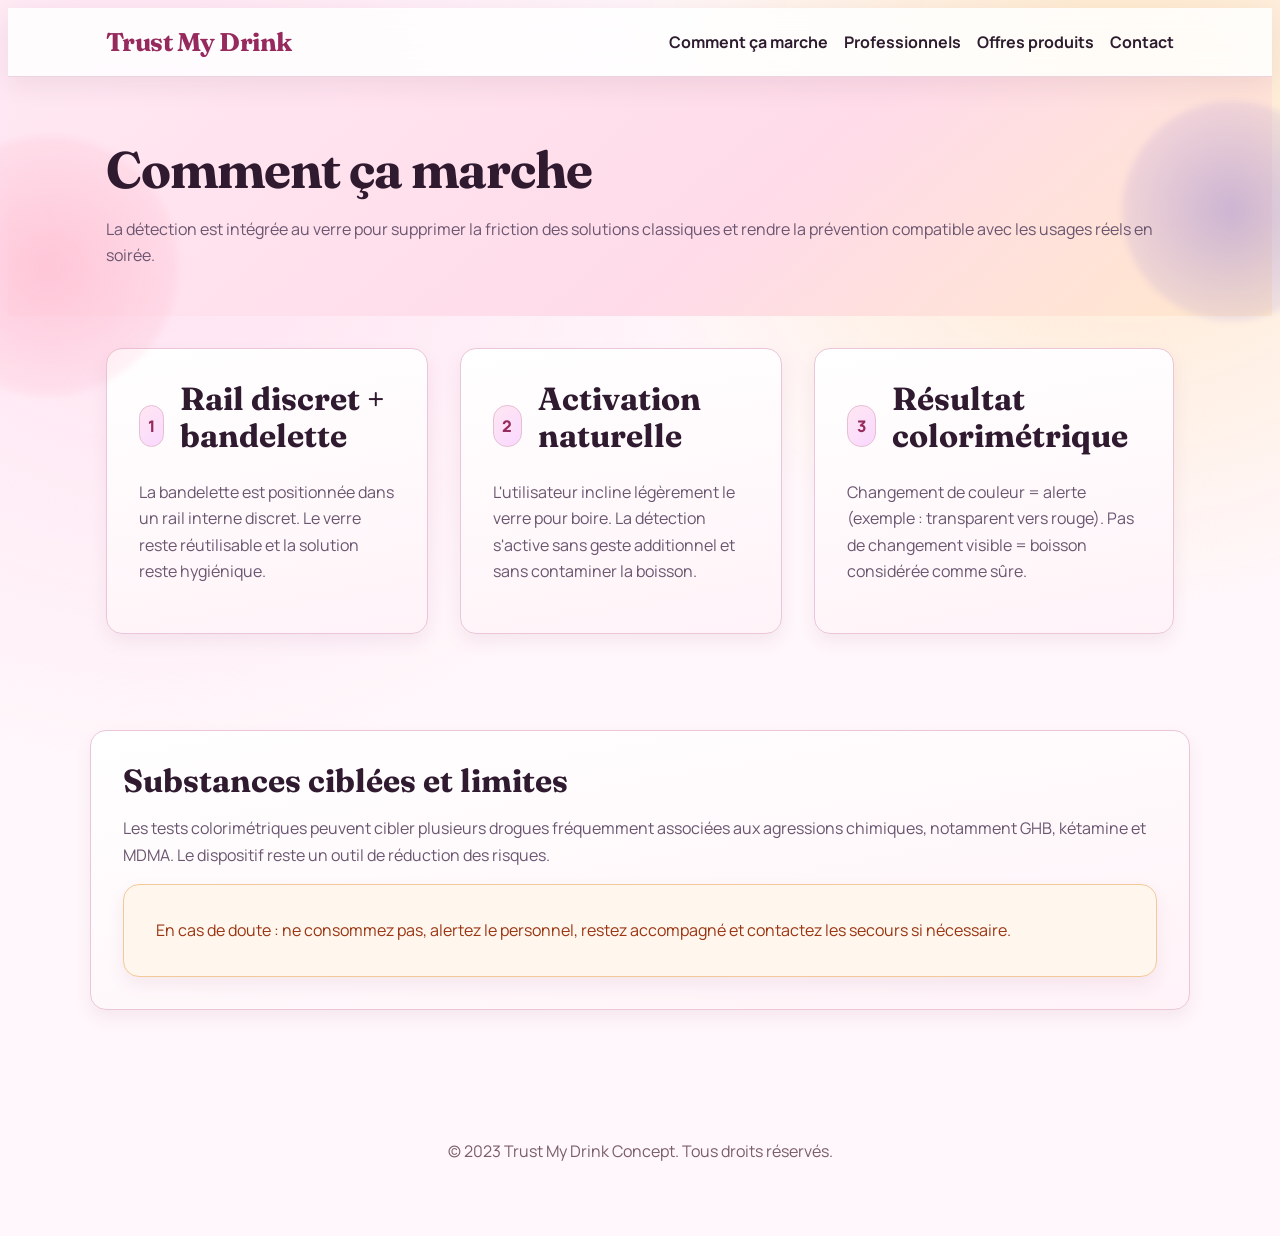
==== comment-ca-marche.html @ 79129952 "Initial commit - Trust My Drink website" ====
<!DOCTYPE html>
<html lang="fr">
<head>
    <meta charset="UTF-8">
    <meta name="viewport" content="width=device-width, initial-scale=1.0">
    <title>Trust My Drink - Comment ça marche</title>
    <meta name="description" content="Bandelette intégrée, activation par inclinaison, lecture colorimétrique : le fonctionnement de Trust My Drink.">
    <link rel="stylesheet" href="css/styles.css">
</head>
<body class="page-professionnels">
    <nav class="navbar">
        <div class="container nav-content">
            <a href="site.html" class="brand">Trust My Drink</a>
            <div class="nav-links">
                <a href="comment-ca-marche.html" class="nav-link">Comment ça marche</a>
                <a href="professionnels.html" class="nav-link">Professionnels</a>
                <a href="packs.html" class="nav-link">Offres produits</a>
                <a href="site.html#contact" class="nav-link">Contact</a>
            </div>
        </div>
    </nav>
<header class="hero">
        <div class="container">
            <h1>Comment ça marche</h1>
            <p>
                La détection est intégrée au verre pour supprimer la friction des solutions classiques
                et rendre la prévention compatible avec les usages réels en soirée.
            </p>
        </div>
    </header>

    <section class="section">
        <div class="container steps">
            <div class="card">
                <div class="step-title">
                    <span class="step-badge">1</span>
                    <h2>Rail discret + bandelette</h2>
                </div>
                <p>
                    La bandelette est positionnée dans un rail interne discret.
                    Le verre reste réutilisable et la solution reste hygiénique.
                </p>
            </div>
            <div class="card">
                <div class="step-title">
                    <span class="step-badge">2</span>
                    <h2>Activation naturelle</h2>
                </div>
                <p>
                    L'utilisateur incline légèrement le verre pour boire.
                    La détection s'active sans geste additionnel et sans contaminer la boisson.
                </p>
            </div>
            <div class="card">
                <div class="step-title">
                    <span class="step-badge">3</span>
                    <h2>Résultat colorimétrique</h2>
                </div>
                <p>
                    Changement de couleur = alerte (exemple : transparent vers rouge).
                    Pas de changement visible = boisson considérée comme sûre.
                </p>
            </div>
        </div>
    </section>

    <section class="section">
        <div class="container card">
            <h2>Substances ciblées et limites</h2>
            <p>
                Les tests colorimétriques peuvent cibler plusieurs drogues fréquemment associées aux agressions chimiques,
                notamment GHB, kétamine et MDMA. Le dispositif reste un outil de réduction des risques.
            </p>
            <div class="note">
                En cas de doute : ne consommez pas, alertez le personnel, restez accompagné et contactez les secours si nécessaire.
            </div>
        </div>
    </section>

    <footer>
        © 2023 Trust My Drink Concept. Tous droits réservés.
    </footer>
</body>
</html>
---- css/styles.css ----
/* Extracted from HTML inline <style> blocks. Keep behavior and rendering identical. */

        @import url("https://fonts.googleapis.com/css2?family=Manrope:wght@400;500;600;700;800&family=Fraunces:opsz,wght@9..144,600;9..144,700&display=swap");

        /* --- DESIGN TOKENS: palette rose + couleurs de profondeur --- */
        :root{
            --color-primary: #bf3b78;
            --color-primary-strong: #962a5d;
            --color-primary-soft: #f8c2da;
            --color-secondary: #6f5bd1;
            --color-accent: #ff8fab;
            --color-highlight: #f6d87a;
            --color-ink: #2e1d2e;
            --color-ink-muted: #6a5670;
            --color-text: #2e1d2e;
            --color-text-light: #6a5670;
            --color-bg: #fff7fb;
            --color-surface: #ffffff;
            --color-surface-tinted: #fff0f6;
            --color-border: #eac6d8;
            --color-warning-bg: #fff7ed;
            --color-warning-text: #9a3412;

            --font-body: "Manrope", "Segoe UI", "Helvetica Neue", Arial, sans-serif;
            --font-display: "Fraunces", "Times New Roman", serif;

            --spacing-xs: 0.5rem;
            --spacing-sm: 1rem;
            --spacing-md: 2rem;
            --spacing-lg: 4rem;

            --radius-sm: 0.6rem;
            --radius-md: 1rem;
            --radius-lg: 1.8rem;

            --shadow-sm: 0 8px 18px rgba(122, 52, 90, 0.08);
            --shadow-md: 0 16px 30px rgba(122, 52, 90, 0.14);
            --shadow-lg: 0 24px 50px rgba(122, 52, 90, 0.2);
        }

        body.page-site *, body.page-site *::before, body.page-site *::after{
            box-sizing: border-box;
            margin: 0;
            padding: 0;
        }

        html{
            scroll-behavior: smooth;
            font-size: 100%;
        }

        body.page-site{
            font-family: var(--font-body);
            background:
                radial-gradient(circle at 12% 15%, #ffe1f0 0%, transparent 38%),
                radial-gradient(circle at 88% 8%, #ffe8c9 0%, transparent 32%),
                var(--color-bg);
            color: var(--color-ink);
            line-height: 1.65;
            overflow-x: hidden;
        }

        /* Accessibilite: focus visible sur tous les elements interactifs */
        body.page-site :focus-visible{
            outline: 3px solid var(--color-highlight);
            outline-offset: 2px;
        }

        /* --- UTILITIES --- */
        body.page-site .container{
            width: 100%;
            max-width: 1200px;
            margin: 0 auto;
            padding: 0 var(--spacing-sm);
        }

        body.page-site .btn{
            display: inline-flex;
            align-items: center;
            justify-content: center;
            gap: 0.5rem;
            padding: 0.8rem 1.45rem;
            border-radius: 9999px;
            font-weight: 700;
            letter-spacing: 0.01em;
            text-decoration: none;
            transition: transform 0.2s ease, box-shadow 0.2s ease, background-color 0.2s ease, color 0.2s ease;
            cursor: pointer;
            border: 1px solid transparent;
            font-size: 1rem;
        }

        body.page-site .btn-primary{
            background: linear-gradient(135deg, var(--color-primary), var(--color-accent));
            color: #ffffff;
            box-shadow: 0 12px 25px rgba(191, 59, 120, 0.28);
        }

        body.page-site .btn-primary:hover, body.page-site .btn-primary:focus{
            background: linear-gradient(135deg, var(--color-primary-strong), var(--color-primary));
            transform: translateY(-2px);
            box-shadow: 0 16px 30px rgba(150, 42, 93, 0.32);
        }

        body.page-site .btn-secondary{
            background-color: #ffffff;
            color: var(--color-primary-strong);
            border-color: #d89ab9;
        }

        body.page-site .btn-secondary:hover, body.page-site .btn-secondary:focus{
            background-color: var(--color-surface-tinted);
            transform: translateY(-2px);
            box-shadow: var(--shadow-sm);
        }

        body.page-site .badge{
            display: inline-block;
            padding: 0.35rem 0.9rem;
            background-color: #422457;
            color: #ffe7b0;
            font-size: 0.72rem;
            font-weight: 800;
            border-radius: 9999px;
            text-transform: uppercase;
            letter-spacing: 0.08em;
            margin-bottom: var(--spacing-sm);
        }

        /* Typographie: duo display/body pour plus de personnalite */
        body.page-site h1, body.page-site h2, body.page-site h3{
            font-family: var(--font-display);
            line-height: 1.15;
            margin-bottom: var(--spacing-sm);
            color: #2f1a2f;
        }

        body.page-site h1{ font-size: clamp(2.2rem, 4vw, 3.7rem); font-weight: 700; letter-spacing: -0.02em; }
        body.page-site h2{ font-size: clamp(1.75rem, 3vw, 2.5rem); font-weight: 700; text-align: center; margin-bottom: var(--spacing-md); }
        body.page-site h3{ font-size: clamp(1.2rem, 2vw, 1.45rem); font-weight: 600; }

        body.page-site p{
            margin-bottom: var(--spacing-sm);
            color: var(--color-ink-muted);
            font-size: 1.03rem;
        }

        body.page-site section{
            padding: var(--spacing-lg) 0;
        }

        /* --- NAVIGATION --- */
        body.page-site .navbar{
            position: fixed;
            top: 0;
            left: 0;
            width: 100%;
            background: rgba(255, 255, 255, 0.86);
            backdrop-filter: blur(14px) saturate(120%);
            border-bottom: 1px solid #efd2e0;
            z-index: 1000;
            padding: 0.8rem 0;
            box-shadow: 0 8px 26px rgba(60, 34, 54, 0.08);
        }

        body.page-site .nav-content{
            display: flex;
            justify-content: space-between;
            align-items: center;
        }

        body.page-site .nav-links{
            display: flex;
            align-items: center;
            gap: var(--spacing-sm);
        }

        body.page-site .nav-link{
            color: var(--color-ink);
            text-decoration: none;
            font-weight: 700;
            transition: color 0.2s ease;
        }

        body.page-site .nav-link:hover, body.page-site .nav-link:focus{
            color: var(--color-primary-strong);
        }

        body.page-site .brand{
            font-family: var(--font-display);
            font-size: 1.6rem;
            font-weight: 700;
            color: var(--color-primary-strong);
            text-decoration: none;
            letter-spacing: -0.02em;
        }

        /* --- HERO SECTION --- */
        body.page-site .hero{
            position: relative;
            isolation: isolate;
            padding-top: calc(var(--spacing-lg) + 80px);
            background: linear-gradient(140deg, #ffe8f2 0%, #ffdbe9 58%, #ffe8cc 100%);
            min-height: 90vh;
            display: flex;
            align-items: center;
        }

        /* Elements decoratifs pour enrichir le visuel sans toucher au HTML */
        body.page-site .hero::before, body.page-site .hero::after{
            content: "";
            position: absolute;
            z-index: -1;
            border-radius: 9999px;
            filter: blur(3px);
        }

        body.page-site .hero::before{
            width: 260px;
            height: 260px;
            right: -70px;
            top: 10%;
            background: radial-gradient(circle, rgba(111, 91, 209, 0.35), rgba(111, 91, 209, 0));
        }

        body.page-site .hero::after{
            width: 320px;
            height: 320px;
            left: -100px;
            bottom: -90px;
            background: radial-gradient(circle, rgba(255, 143, 171, 0.35), rgba(255, 143, 171, 0));
        }

        body.page-site .hero-grid{
            display: grid;
            grid-template-columns: 1fr;
            gap: var(--spacing-md);
            align-items: center;
        }

        body.page-site .hero-text{
            max-width: 620px;
        }

        body.page-site .hero-actions{
            display: flex;
            flex-wrap: wrap;
            gap: var(--spacing-sm);
            margin-top: var(--spacing-md);
        }

        body.page-site .disclaimer-small{
            font-size: 0.84rem;
            color: #5c4965;
            margin-top: var(--spacing-xs);
            display: block;
        }

        body.page-site .hero-visual{
            display: flex;
            justify-content: center;
            align-items: center;
            position: relative;
        }

        body.page-site .hero-image{
            width: 100%;
            max-width: 430px;
            height: auto;
            border-radius: var(--radius-lg);
            box-shadow: var(--shadow-lg);
            border: 2px solid #f4bfd6;
            transform: rotate(-1.5deg);
            transition: transform 0.3s ease, box-shadow 0.3s ease;
        }

        body.page-site .hero-image:hover{
            transform: rotate(0deg) translateY(-4px);
            box-shadow: 0 30px 55px rgba(122, 52, 90, 0.24);
        }

        /* --- HOW IT WORKS --- */
        body.page-site .steps-grid{
            display: grid;
            grid-template-columns: 1fr;
            gap: var(--spacing-md);
        }

        /* Cartes: coin arrondi marque + bordure rose douce */
        body.page-site .step-card{
            background: linear-gradient(170deg, #ffffff, #fff3f8);
            padding: var(--spacing-md);
            border-radius: var(--radius-md);
            box-shadow: var(--shadow-sm);
            text-align: center;
            transition: transform 0.25s ease, box-shadow 0.25s ease;
            border: 1px solid var(--color-border);
        }

        body.page-site .step-card:hover{
            transform: translateY(-6px) scale(1.01);
            box-shadow: var(--shadow-md);
        }

        body.page-site .step-icon{
            width: 64px;
            height: 64px;
            background: linear-gradient(135deg, #ffe7f2, #f9d8ff);
            color: var(--color-primary-strong);
            border-radius: 20px;
            display: flex;
            align-items: center;
            justify-content: center;
            margin: 0 auto var(--spacing-sm);
            font-weight: 800;
            font-size: 1.4rem;
            border: 1px solid #e7bfd2;
        }

        /* --- BENEFITS --- */
        body.page-site .benefits-grid{
            display: grid;
            grid-template-columns: 1fr;
            gap: var(--spacing-md);
        }

        body.page-site .benefit-item{
            display: flex;
            align-items: flex-start;
            gap: var(--spacing-sm);
            padding: 1rem;
            border-radius: var(--radius-sm);
            transition: background-color 0.2s ease;
        }

        body.page-site .benefit-item:hover{
            background-color: #fff4f9;
        }

        body.page-site .check-icon{
            color: var(--color-secondary);
            flex-shrink: 0;
            margin-top: 4px;
        }

        /* --- AUDIENCE --- */
        body.page-site .audience-section{
            background: linear-gradient(180deg, #fffefe 0%, #fff5fa 100%);
        }

        body.page-site .audience-grid{
            display: grid;
            grid-template-columns: 1fr;
            gap: var(--spacing-lg);
        }

        body.page-site .audience-col{
            background: #ffffff;
            border: 1px solid #edd5e1;
            border-radius: var(--radius-md);
            padding: 1.4rem;
            box-shadow: var(--shadow-sm);
        }

        body.page-site .audience-col ul{
            list-style: none;
            padding-left: var(--spacing-sm);
        }

        body.page-site .audience-col li{
            position: relative;
            margin-bottom: var(--spacing-xs);
            padding-left: 1.5rem;
            color: var(--color-ink);
        }

        body.page-site .audience-col li::before{
            content: "\2022";
            color: var(--color-primary);
            font-weight: bold;
            position: absolute;
            left: 0;
            font-size: 1.2rem;
            line-height: 1.5rem;
        }

        /* --- SAFETY CALLOUT --- */
        body.page-site .safety-section{
            background-color: var(--color-warning-bg);
            border-top: 1px solid #f5d1a7;
            border-bottom: 1px solid #f5d1a7;
        }

        body.page-site .safety-content{
            max-width: 840px;
            margin: 0 auto;
            text-align: center;
        }

        body.page-site .safety-content h2{
            color: var(--color-warning-text);
        }

        body.page-site .safety-list{
            text-align: left;
            background: #ffffff;
            padding: var(--spacing-md);
            border-radius: var(--radius-md);
            margin-top: var(--spacing-md);
            border: 1px solid #f4c99a;
            box-shadow: var(--shadow-sm);
        }

        /* --- FORMS (styles generiques pour pages formulaire) --- */
        body.page-site input, body.page-site textarea, body.page-site select{
            width: 100%;
            font: inherit;
            color: var(--color-ink);
            background: #ffffff;
            border: 1px solid #d9b2c8;
            border-radius: 0.7rem;
            padding: 0.75rem 0.9rem;
            transition: border-color 0.2s ease, box-shadow 0.2s ease;
        }

        body.page-site input:focus, body.page-site textarea:focus, body.page-site select:focus{
            border-color: var(--color-primary);
            box-shadow: 0 0 0 4px rgba(191, 59, 120, 0.16);
            outline: none;
        }

        /* --- FOOTER --- */
        body.page-site footer{
            background: linear-gradient(170deg, #2a1630 0%, #120a1a 100%);
            color: #e8d7e2;
            padding: var(--spacing-lg) 0;
            text-align: center;
        }

        body.page-site footer a{
            color: #ffffff;
            text-decoration: underline;
        }

        body.page-site .footer-links{
            display: grid;
            gap: var(--spacing-md);
            margin: var(--spacing-md) 0;
        }

        body.page-site .social-links{
            display: flex;
            flex-wrap: wrap;
            gap: 0.5rem;
            justify-content: center;
        }

        body.page-site .social-btn{
            width: 42px;
            height: 42px;
            display: inline-flex;
            align-items: center;
            justify-content: center;
            border-radius: 9999px;
            background: #31153a;
            color: #fff5ff;
            text-decoration: none;
            border: 1px solid #5d3c67;
            transition: transform 0.2s ease, box-shadow 0.2s ease, background-color 0.2s ease;
        }

        body.page-site .social-btn:hover, body.page-site .social-btn:focus{
            transform: translateY(-2px);
            box-shadow: var(--shadow-md);
            background: #4b2258;
        }

        body.page-site .social-btn svg{
            width: 20px;
            height: 20px;
            fill: currentColor;
        }

        body.page-site .news-links{
            display: flex;
            flex-wrap: wrap;
            gap: 0.75rem;
            justify-content: center;
            font-size: 0.9rem;
        }

        body.page-site .news-links a{
            color: #f8e9f3;
            text-decoration: none;
            border-bottom: 1px solid transparent;
        }

        body.page-site .news-links a:hover, body.page-site .news-links a:focus{
            border-bottom-color: #f8e9f3;
        }

        body.page-site .footer-brand{
            color: #ffffff;
            font-family: var(--font-display);
            font-weight: 700;
            font-size: 1.6rem;
            display: block;
            margin-bottom: var(--spacing-sm);
        }

        /* --- RESPONSIVE --- */
        @media (min-width: 768px) {
            body.page-site .hero-grid{
                grid-template-columns: 1fr 1fr;
            }

            body.page-site .steps-grid{
                grid-template-columns: repeat(3, 1fr);
            }

            body.page-site .benefits-grid{
                grid-template-columns: repeat(2, 1fr);
            }

            body.page-site .audience-grid{
                grid-template-columns: 1fr 1fr;
            }
        }

        @media (max-width: 820px) {
            body.page-site .nav-content{
                flex-direction: column;
                gap: 0.8rem;
            }

            body.page-site .nav-links{
                flex-wrap: wrap;
                justify-content: center;
            }

            body.page-site .hero{
                padding-top: calc(var(--spacing-lg) + 130px);
            }
        }

        /* Respect des preferences systeme pour limiter les animations */
        @media (prefers-reduced-motion: reduce) {
            body.page-site *, body.page-site *::before, body.page-site *::after{
                animation-duration: 0.01ms !important;
                animation-iteration-count: 1 !important;
                transition-duration: 0.01ms !important;
                scroll-behavior: auto !important;
            }
        }
    


        

        /* --- DESIGN TOKENS: palette rose + profondeur --- */
        :root{
            --color-primary: #bf3b78;
            --color-primary-strong: #962a5d;
            --color-primary-soft: #f8c2da;
            --color-secondary: #6f5bd1;
            --color-accent: #ff8fab;
            --color-highlight: #f6d87a;
            --color-ink: #2e1d2e;
            --color-ink-muted: #6a5670;
            --color-text: #2e1d2e;
            --color-text-light: #6a5670;
            --color-bg: #fff7fb;
            --color-surface: #ffffff;
            --color-surface-tinted: #fff0f6;
            --color-border: #eac6d8;
            --color-warning-bg: #fff7ed;
            --color-warning-text: #9a3412;

            --font-body: "Manrope", "Segoe UI", "Helvetica Neue", Arial, sans-serif;
            --font-display: "Fraunces", "Times New Roman", serif;

            --spacing-xs: 0.5rem;
            --spacing-sm: 1rem;
            --spacing-md: 2rem;
            --spacing-lg: 4rem;

            --radius-sm: 0.6rem;
            --radius-md: 1rem;
            --radius-lg: 1.8rem;

            --shadow-sm: 0 8px 18px rgba(122, 52, 90, 0.08);
            --shadow-md: 0 16px 30px rgba(122, 52, 90, 0.14);
            --shadow-lg: 0 24px 50px rgba(122, 52, 90, 0.2);
        }

        body.page-packs *, body.page-packs *::before, body.page-packs *::after{
            box-sizing: border-box;
            margin: 0;
            padding: 0;
        }

        html{
            scroll-behavior: smooth;
            font-size: 100%;
        }

        body.page-packs{
            font-family: var(--font-body);
            background:
                radial-gradient(circle at 12% 15%, #ffe1f0 0%, transparent 38%),
                radial-gradient(circle at 88% 8%, #ffe8c9 0%, transparent 32%),
                var(--color-bg);
            color: var(--color-ink);
            line-height: 1.65;
            overflow-x: hidden;
        }

        /* Accessibilite: focus visible clavier */
        body.page-packs :focus-visible{
            outline: 3px solid var(--color-highlight);
            outline-offset: 2px;
        }

        body.page-packs .container{
            width: 100%;
            max-width: 1100px;
            margin: 0 auto;
            padding: 0 var(--spacing-sm);
        }

        body.page-packs .navbar{
            position: sticky;
            top: 0;
            background: rgba(255, 255, 255, 0.86);
            backdrop-filter: blur(14px) saturate(120%);
            border-bottom: 1px solid #efd2e0;
            z-index: 1000;
            padding: 0.8rem 0;
            box-shadow: 0 8px 26px rgba(60, 34, 54, 0.08);
        }

        body.page-packs .nav-content{
            display: flex;
            justify-content: space-between;
            align-items: center;
            gap: var(--spacing-sm);
        }

        body.page-packs .nav-links{
            display: flex;
            align-items: center;
            gap: var(--spacing-sm);
            flex-wrap: wrap;
        }

        body.page-packs .nav-link{
            color: var(--color-ink);
            text-decoration: none;
            font-weight: 700;
            transition: color 0.2s ease;
        }

        body.page-packs .nav-link:hover, body.page-packs .nav-link:focus{
            color: var(--color-primary-strong);
        }

        body.page-packs .brand{
            font-family: var(--font-display);
            font-size: 1.6rem;
            font-weight: 700;
            color: var(--color-primary-strong);
            text-decoration: none;
            letter-spacing: -0.02em;
        }

        body.page-packs .btn{
            display: inline-flex;
            align-items: center;
            justify-content: center;
            gap: 0.5rem;
            padding: 0.72rem 1.35rem;
            border-radius: 9999px;
            font-weight: 700;
            letter-spacing: 0.01em;
            text-decoration: none;
            transition: transform 0.2s ease, box-shadow 0.2s ease, background-color 0.2s ease, color 0.2s ease;
            cursor: pointer;
            border: 1px solid transparent;
            font-size: 1rem;
        }

        body.page-packs .btn-primary{
            background: linear-gradient(135deg, var(--color-primary), var(--color-accent));
            color: #ffffff;
            box-shadow: 0 12px 25px rgba(191, 59, 120, 0.28);
        }

        body.page-packs .btn-primary:hover, body.page-packs .btn-primary:focus{
            background: linear-gradient(135deg, var(--color-primary-strong), var(--color-primary));
            transform: translateY(-2px);
            box-shadow: 0 16px 30px rgba(150, 42, 93, 0.32);
        }

        body.page-packs .btn-secondary{
            background-color: #ffffff;
            color: var(--color-primary-strong);
            border-color: #d89ab9;
        }

        body.page-packs .btn-secondary:hover, body.page-packs .btn-secondary:focus{
            background-color: var(--color-surface-tinted);
            transform: translateY(-2px);
            box-shadow: var(--shadow-sm);
        }

        body.page-packs .hero{
            position: relative;
            isolation: isolate;
            padding: var(--spacing-lg) 0 var(--spacing-md);
            background: linear-gradient(140deg, #ffe8f2 0%, #ffdbe9 58%, #ffe8cc 100%);
        }

        body.page-packs .hero::before, body.page-packs .hero::after{
            content: "";
            position: absolute;
            z-index: -1;
            border-radius: 9999px;
            filter: blur(3px);
        }

        body.page-packs .hero::before{
            width: 220px;
            height: 220px;
            right: -70px;
            top: 10%;
            background: radial-gradient(circle, rgba(111, 91, 209, 0.35), rgba(111, 91, 209, 0));
        }

        body.page-packs .hero::after{
            width: 260px;
            height: 260px;
            left: -90px;
            bottom: -80px;
            background: radial-gradient(circle, rgba(255, 143, 171, 0.35), rgba(255, 143, 171, 0));
        }

        body.page-packs h1, body.page-packs h2, body.page-packs h3{
            font-family: var(--font-display);
            line-height: 1.15;
            color: #2f1a2f;
        }

        body.page-packs h1{
            font-size: clamp(2.1rem, 4vw, 3.4rem);
            font-weight: 700;
            letter-spacing: -0.02em;
            margin-bottom: var(--spacing-sm);
        }

        body.page-packs h2{
            font-size: clamp(1.5rem, 2.5vw, 2rem);
            font-weight: 700;
            margin-bottom: var(--spacing-sm);
        }

        body.page-packs h3{
            font-size: clamp(1.1rem, 2vw, 1.35rem);
            font-weight: 600;
            margin-bottom: var(--spacing-xs);
        }

        body.page-packs p{
            color: var(--color-ink-muted);
            margin-bottom: var(--spacing-sm);
        }

        body.page-packs .section{
            padding: var(--spacing-md) 0 var(--spacing-lg);
        }

        body.page-packs .layout, body.page-packs .packs-grid, body.page-packs .steps, body.page-packs .two-col, body.page-packs .options{
            display: grid;
            grid-template-columns: 1fr;
            gap: var(--spacing-md);
        }

        body.page-packs .packs-grid{
            max-width: 860px;
            margin: 0 auto;
            gap: calc(var(--spacing-md) + 0.5rem);
        }

        body.page-packs .card{
            background: linear-gradient(170deg, #ffffff, #fff3f8);
            border: 1px solid var(--color-border);
            border-radius: var(--radius-md);
            padding: var(--spacing-md);
            box-shadow: var(--shadow-sm);
            transition: transform 0.25s ease, box-shadow 0.25s ease;
        }

        body.page-packs .card:hover{
            transform: translateY(-4px);
            box-shadow: var(--shadow-md);
        }

        body.page-packs .pack-card{
            display: grid;
            grid-template-columns: 1fr;
            gap: var(--spacing-md);
            align-items: start;
            min-height: 430px;
        }

        body.page-packs .pack-content{
            display: grid;
            gap: 0.75rem;
        }

        body.page-packs .pack-image{
            width: 100%;
            max-width: 190px;
            border-radius: var(--radius-md);
            border: 2px solid #f4bfd6;
            box-shadow: var(--shadow-sm);
            justify-self: center;
            transition: transform 0.25s ease, box-shadow 0.25s ease;
        }

        body.page-packs .pack-image:hover{
            transform: rotate(-1deg) translateY(-2px);
            box-shadow: var(--shadow-md);
        }

        body.page-packs .pack-sub, body.page-packs .unit-price, body.page-packs .cart-note, body.page-packs .contact-item span{
            color: var(--color-text-light);
            font-size: 1rem;
        }

        body.page-packs label{
            font-size: 0.98rem;
            font-weight: 700;
            color: var(--color-text);
            display: block;
            margin-bottom: 0.45rem;
        }

        body.page-packs .options > div{
            background: #fff8fc;
            border: 1px solid #e9c8d8;
            border-radius: 0.8rem;
            padding: 0.75rem;
        }

        body.page-packs input, body.page-packs select, body.page-packs textarea{
            width: 100%;
            padding: 0.78rem 0.92rem;
            border-radius: 0.7rem;
            border: 1px solid #d9b2c8;
            background: #ffffff;
            font-size: 1.06rem;
            font-weight: 600;
            font-family: inherit;
            color: var(--color-ink);
            transition: border-color 0.2s ease, box-shadow 0.2s ease;
        }

        body.page-packs input:focus, body.page-packs select:focus, body.page-packs textarea:focus{
            border-color: var(--color-primary);
            box-shadow: 0 0 0 4px rgba(191, 59, 120, 0.16);
            outline: none;
        }

        body.page-packs textarea{
            min-height: 120px;
            resize: vertical;
        }

        body.page-packs .price-row, body.page-packs .cart-total{
            display: flex;
            justify-content: space-between;
            align-items: baseline;
            gap: var(--spacing-sm);
        }

        body.page-packs .price{
            font-size: 1.15rem;
            font-weight: 800;
            color: var(--color-primary-strong);
        }

        body.page-packs .price-info{
            border-left: 4px solid var(--color-primary-soft);
            padding-left: 1rem;
        }

        body.page-packs .cart{
            position: sticky;
            top: 96px;
        }

        body.page-packs .cart-list{
            list-style: none;
            margin: var(--spacing-sm) 0;
            padding: 0;
            display: grid;
            gap: var(--spacing-sm);
        }

        body.page-packs .cart-item{
            display: flex;
            justify-content: space-between;
            gap: var(--spacing-sm);
            border: 1px solid #e9c8d8;
            border-radius: var(--radius-sm);
            padding: var(--spacing-sm);
            background: #fffafc;
        }

        body.page-packs .remove-btn{
            border: 1px solid #d9b2c8;
            background: #ffffff;
            color: var(--color-primary-strong);
            border-radius: 9999px;
            padding: 0.3rem 0.75rem;
            cursor: pointer;
            font-weight: 700;
        }

        body.page-packs .remove-btn:hover, body.page-packs .remove-btn:focus{
            background: var(--color-surface-tinted);
        }

        body.page-packs .contact-list{
            list-style: none;
            display: grid;
            gap: var(--spacing-sm);
            margin: var(--spacing-sm) 0;
        }

        body.page-packs .contact-item{
            padding: 0.8rem;
            border-radius: var(--radius-sm);
            background: #fff8fb;
            border: 1px solid #edd5e1;
        }

        body.page-packs .step-title{
            display: flex;
            align-items: center;
            gap: var(--spacing-sm);
            margin-bottom: var(--spacing-xs);
        }

        body.page-packs .step-badge{
            width: 42px;
            height: 42px;
            border-radius: 14px;
            background: linear-gradient(135deg, #ffe7f2, #f9d8ff);
            color: var(--color-primary-strong);
            display: inline-flex;
            align-items: center;
            justify-content: center;
            font-weight: 800;
            border: 1px solid #e7bfd2;
        }

        body.page-packs .note{
            background: var(--color-warning-bg);
            border: 1px solid #f4c99a;
            border-radius: var(--radius-md);
            padding: var(--spacing-md);
            color: var(--color-warning-text);
            margin-top: var(--spacing-sm);
            box-shadow: var(--shadow-sm);
        }

        body.page-packs footer{
            text-align: center;
            padding: var(--spacing-lg) 0;
            color: #7a5d6a;
        }

        @media (min-width: 768px) {
            body.page-packs .steps{ grid-template-columns: repeat(3, 1fr); }
            body.page-packs .two-col{ grid-template-columns: 1fr 1fr; }
        }

        @media (min-width: 900px) {
            /* Donne plus de place aux packs que le panier */
            body.page-packs .layout{ grid-template-columns: minmax(0, 2fr) minmax(300px, 1fr); }
            body.page-packs .packs-grid{ grid-template-columns: 1fr; }
        }

        @media (min-width: 1280px) {
            /* Affiche image + formulaire cote a cote uniquement si largeur suffisante */
            body.page-packs .pack-card{ grid-template-columns: minmax(0, 1fr) 220px; align-items: center; }
            body.page-packs .options{ grid-template-columns: 1fr 1fr; }
        }

        @media (max-width: 1279px) {
            /* Sinon on garde une pile verticale pour conserver la lisibilite */
            body.page-packs .pack-card{ grid-template-columns: 1fr; }
            body.page-packs .options{ grid-template-columns: 1fr; }
        }

        @media (max-width: 600px) {
            /* En tres petit ecran, on privilegie le texte de configuration */
            body.page-packs .pack-image{ display: none; }
        }

        @media (max-width: 820px) {
            body.page-packs .nav-content{
                flex-direction: column;
                gap: 0.8rem;
            }

            body.page-packs .nav-links{
                justify-content: center;
            }

            body.page-packs .cart{
                position: static;
            }
        }

        /* Respect des preferences systeme pour limiter les animations */
        @media (prefers-reduced-motion: reduce) {
            body.page-packs *, body.page-packs *::before, body.page-packs *::after{
                animation-duration: 0.01ms !important;
                animation-iteration-count: 1 !important;
                transition-duration: 0.01ms !important;
                scroll-behavior: auto !important;
            }
        }
    


        

        /* --- DESIGN TOKENS: palette rose + profondeur --- */
        :root{
            --color-primary: #bf3b78;
            --color-primary-strong: #962a5d;
            --color-primary-soft: #f8c2da;
            --color-secondary: #6f5bd1;
            --color-accent: #ff8fab;
            --color-highlight: #f6d87a;
            --color-ink: #2e1d2e;
            --color-ink-muted: #6a5670;
            --color-text: #2e1d2e;
            --color-text-light: #6a5670;
            --color-bg: #fff7fb;
            --color-surface: #ffffff;
            --color-surface-tinted: #fff0f6;
            --color-border: #eac6d8;
            --color-warning-bg: #fff7ed;
            --color-warning-text: #9a3412;

            --font-body: "Manrope", "Segoe UI", "Helvetica Neue", Arial, sans-serif;
            --font-display: "Fraunces", "Times New Roman", serif;

            --spacing-xs: 0.5rem;
            --spacing-sm: 1rem;
            --spacing-md: 2rem;
            --spacing-lg: 4rem;

            --radius-sm: 0.6rem;
            --radius-md: 1rem;
            --radius-lg: 1.8rem;

            --shadow-sm: 0 8px 18px rgba(122, 52, 90, 0.08);
            --shadow-md: 0 16px 30px rgba(122, 52, 90, 0.14);
            --shadow-lg: 0 24px 50px rgba(122, 52, 90, 0.2);
        }

        body.page-professionnels *, body.page-professionnels *::before, body.page-professionnels *::after{
            box-sizing: border-box;
            margin: 0;
            padding: 0;
        }

        html{
            scroll-behavior: smooth;
            font-size: 100%;
        }

        body.page-professionnels{
            font-family: var(--font-body);
            background:
                radial-gradient(circle at 12% 15%, #ffe1f0 0%, transparent 38%),
                radial-gradient(circle at 88% 8%, #ffe8c9 0%, transparent 32%),
                var(--color-bg);
            color: var(--color-ink);
            line-height: 1.65;
            overflow-x: hidden;
        }

        /* Accessibilite: focus visible clavier */
        body.page-professionnels :focus-visible{
            outline: 3px solid var(--color-highlight);
            outline-offset: 2px;
        }

        body.page-professionnels .container{
            width: 100%;
            max-width: 1100px;
            margin: 0 auto;
            padding: 0 var(--spacing-sm);
        }

        body.page-professionnels .navbar{
            position: sticky;
            top: 0;
            background: rgba(255, 255, 255, 0.86);
            backdrop-filter: blur(14px) saturate(120%);
            border-bottom: 1px solid #efd2e0;
            z-index: 1000;
            padding: 0.8rem 0;
            box-shadow: 0 8px 26px rgba(60, 34, 54, 0.08);
        }

        body.page-professionnels .nav-content{
            display: flex;
            justify-content: space-between;
            align-items: center;
            gap: var(--spacing-sm);
        }

        body.page-professionnels .nav-links{
            display: flex;
            align-items: center;
            gap: var(--spacing-sm);
            flex-wrap: wrap;
        }

        body.page-professionnels .nav-link{
            color: var(--color-ink);
            text-decoration: none;
            font-weight: 700;
            transition: color 0.2s ease;
        }

        body.page-professionnels .nav-link:hover, body.page-professionnels .nav-link:focus{
            color: var(--color-primary-strong);
        }

        body.page-professionnels .brand{
            font-family: var(--font-display);
            font-size: 1.6rem;
            font-weight: 700;
            color: var(--color-primary-strong);
            text-decoration: none;
            letter-spacing: -0.02em;
        }

        body.page-professionnels .btn{
            display: inline-flex;
            align-items: center;
            justify-content: center;
            gap: 0.5rem;
            padding: 0.72rem 1.35rem;
            border-radius: 9999px;
            font-weight: 700;
            letter-spacing: 0.01em;
            text-decoration: none;
            transition: transform 0.2s ease, box-shadow 0.2s ease, background-color 0.2s ease, color 0.2s ease;
            cursor: pointer;
            border: 1px solid transparent;
            font-size: 1rem;
        }

        body.page-professionnels .btn-primary{
            background: linear-gradient(135deg, var(--color-primary), var(--color-accent));
            color: #ffffff;
            box-shadow: 0 12px 25px rgba(191, 59, 120, 0.28);
        }

        body.page-professionnels .btn-primary:hover, body.page-professionnels .btn-primary:focus{
            background: linear-gradient(135deg, var(--color-primary-strong), var(--color-primary));
            transform: translateY(-2px);
            box-shadow: 0 16px 30px rgba(150, 42, 93, 0.32);
        }

        body.page-professionnels .btn-secondary{
            background-color: #ffffff;
            color: var(--color-primary-strong);
            border-color: #d89ab9;
        }

        body.page-professionnels .btn-secondary:hover, body.page-professionnels .btn-secondary:focus{
            background-color: var(--color-surface-tinted);
            transform: translateY(-2px);
            box-shadow: var(--shadow-sm);
        }

        body.page-professionnels .hero{
            position: relative;
            isolation: isolate;
            padding: var(--spacing-lg) 0 var(--spacing-md);
            background: linear-gradient(140deg, #ffe8f2 0%, #ffdbe9 58%, #ffe8cc 100%);
        }

        body.page-professionnels .hero::before, body.page-professionnels .hero::after{
            content: "";
            position: absolute;
            z-index: -1;
            border-radius: 9999px;
            filter: blur(3px);
        }

        body.page-professionnels .hero::before{
            width: 220px;
            height: 220px;
            right: -70px;
            top: 10%;
            background: radial-gradient(circle, rgba(111, 91, 209, 0.35), rgba(111, 91, 209, 0));
        }

        body.page-professionnels .hero::after{
            width: 260px;
            height: 260px;
            left: -90px;
            bottom: -80px;
            background: radial-gradient(circle, rgba(255, 143, 171, 0.35), rgba(255, 143, 171, 0));
        }

        body.page-professionnels h1, body.page-professionnels h2, body.page-professionnels h3{
            font-family: var(--font-display);
            line-height: 1.15;
            color: #2f1a2f;
        }

        body.page-professionnels h1{
            font-size: clamp(2.1rem, 4vw, 3.4rem);
            font-weight: 700;
            letter-spacing: -0.02em;
            margin-bottom: var(--spacing-sm);
        }

        body.page-professionnels h2{
            font-size: clamp(1.5rem, 2.5vw, 2rem);
            font-weight: 700;
            margin-bottom: var(--spacing-sm);
        }

        body.page-professionnels h3{
            font-size: clamp(1.1rem, 2vw, 1.35rem);
            font-weight: 600;
            margin-bottom: var(--spacing-xs);
        }

        body.page-professionnels p{
            color: var(--color-ink-muted);
            margin-bottom: var(--spacing-sm);
        }

        body.page-professionnels .section{
            padding: var(--spacing-md) 0 var(--spacing-lg);
        }

        body.page-professionnels .layout, body.page-professionnels .packs-grid, body.page-professionnels .steps, body.page-professionnels .two-col, body.page-professionnels .options{
            display: grid;
            grid-template-columns: 1fr;
            gap: var(--spacing-md);
        }

        body.page-professionnels .card{
            background: linear-gradient(170deg, #ffffff, #fff3f8);
            border: 1px solid var(--color-border);
            border-radius: var(--radius-md);
            padding: var(--spacing-md);
            box-shadow: var(--shadow-sm);
            transition: transform 0.25s ease, box-shadow 0.25s ease;
        }

        body.page-professionnels .card:hover{
            transform: translateY(-4px);
            box-shadow: var(--shadow-md);
        }

        body.page-professionnels .pack-card{
            display: grid;
            grid-template-columns: 1fr;
            gap: var(--spacing-sm);
            align-items: center;
        }

        body.page-professionnels .pack-image{
            width: 100%;
            max-width: 190px;
            border-radius: var(--radius-md);
            border: 2px solid #f4bfd6;
            box-shadow: var(--shadow-sm);
            justify-self: center;
            transition: transform 0.25s ease, box-shadow 0.25s ease;
        }

        body.page-professionnels .pack-image:hover{
            transform: rotate(-1deg) translateY(-2px);
            box-shadow: var(--shadow-md);
        }

        body.page-professionnels .pack-sub, body.page-professionnels .unit-price, body.page-professionnels .cart-note, body.page-professionnels .contact-item span{
            color: var(--color-text-light);
            font-size: 0.95rem;
        }

        body.page-professionnels label{
            font-size: 0.9rem;
            font-weight: 700;
            color: var(--color-text);
            display: block;
            margin-bottom: 0.35rem;
        }

        body.page-professionnels input, body.page-professionnels select, body.page-professionnels textarea{
            width: 100%;
            padding: 0.68rem 0.82rem;
            border-radius: 0.7rem;
            border: 1px solid #d9b2c8;
            background: #ffffff;
            font-size: 1rem;
            font-family: inherit;
            color: var(--color-ink);
            transition: border-color 0.2s ease, box-shadow 0.2s ease;
        }

        body.page-professionnels input:focus, body.page-professionnels select:focus, body.page-professionnels textarea:focus{
            border-color: var(--color-primary);
            box-shadow: 0 0 0 4px rgba(191, 59, 120, 0.16);
            outline: none;
        }

        body.page-professionnels textarea{
            min-height: 120px;
            resize: vertical;
        }

        body.page-professionnels .price-row, body.page-professionnels .cart-total{
            display: flex;
            justify-content: space-between;
            align-items: baseline;
            gap: var(--spacing-sm);
        }

        body.page-professionnels .price{
            font-size: 1.15rem;
            font-weight: 800;
            color: var(--color-primary-strong);
        }

        body.page-professionnels .price-info{
            border-left: 4px solid var(--color-primary-soft);
            padding-left: 1rem;
        }

        body.page-professionnels .cart{
            position: sticky;
            top: 96px;
        }

        body.page-professionnels .cart-list{
            list-style: none;
            margin: var(--spacing-sm) 0;
            padding: 0;
            display: grid;
            gap: var(--spacing-sm);
        }

        body.page-professionnels .cart-item{
            display: flex;
            justify-content: space-between;
            gap: var(--spacing-sm);
            border: 1px solid #e9c8d8;
            border-radius: var(--radius-sm);
            padding: var(--spacing-sm);
            background: #fffafc;
        }

        body.page-professionnels .remove-btn{
            border: 1px solid #d9b2c8;
            background: #ffffff;
            color: var(--color-primary-strong);
            border-radius: 9999px;
            padding: 0.3rem 0.75rem;
            cursor: pointer;
            font-weight: 700;
        }

        body.page-professionnels .remove-btn:hover, body.page-professionnels .remove-btn:focus{
            background: var(--color-surface-tinted);
        }

        body.page-professionnels .contact-list{
            list-style: none;
            display: grid;
            gap: var(--spacing-sm);
            margin: var(--spacing-sm) 0;
        }

        body.page-professionnels .contact-item{
            padding: 0.8rem;
            border-radius: var(--radius-sm);
            background: #fff8fb;
            border: 1px solid #edd5e1;
        }

        body.page-professionnels .step-title{
            display: flex;
            align-items: center;
            gap: var(--spacing-sm);
            margin-bottom: var(--spacing-xs);
        }

        body.page-professionnels .step-badge{
            width: 42px;
            height: 42px;
            border-radius: 14px;
            background: linear-gradient(135deg, #ffe7f2, #f9d8ff);
            color: var(--color-primary-strong);
            display: inline-flex;
            align-items: center;
            justify-content: center;
            font-weight: 800;
            border: 1px solid #e7bfd2;
        }

        body.page-professionnels .note{
            background: var(--color-warning-bg);
            border: 1px solid #f4c99a;
            border-radius: var(--radius-md);
            padding: var(--spacing-md);
            color: var(--color-warning-text);
            margin-top: var(--spacing-sm);
            box-shadow: var(--shadow-sm);
        }

        body.page-professionnels footer{
            text-align: center;
            padding: var(--spacing-lg) 0;
            color: #7a5d6a;
        }

        @media (min-width: 768px) {
            body.page-professionnels .steps{ grid-template-columns: repeat(3, 1fr); }
            body.page-professionnels .pack-card{ grid-template-columns: 1fr auto; }
            body.page-professionnels .options{ grid-template-columns: 1fr 1fr; }
            body.page-professionnels .two-col{ grid-template-columns: 1fr 1fr; }
        }

        @media (min-width: 900px) {
            body.page-professionnels .layout{ grid-template-columns: 1fr 1.2fr; }
            body.page-professionnels .packs-grid{ grid-template-columns: repeat(2, 1fr); }
        }

        @media (max-width: 820px) {
            body.page-professionnels .nav-content{
                flex-direction: column;
                gap: 0.8rem;
            }

            body.page-professionnels .nav-links{
                justify-content: center;
            }

            body.page-professionnels .cart{
                position: static;
            }
        }

        /* Respect des preferences systeme pour limiter les animations */
        @media (prefers-reduced-motion: reduce) {
            body.page-professionnels *, body.page-professionnels *::before, body.page-professionnels *::after{
                animation-duration: 0.01ms !important;
                animation-iteration-count: 1 !important;
                transition-duration: 0.01ms !important;
                scroll-behavior: auto !important;
            }
        }
    

/* Classes utilitaires extraites des styles inline */
body.page-site .hero-lead { font-size: 1.25rem; color: var(--color-text); }
body.page-site .benefits-section { background-color: #ffffff; }
body.page-site .safety-warning { color: var(--color-warning-text); }
body.page-site .safety-list-items { margin-left: 1.5rem; margin-top: 1rem; color: var(--color-text); }
body.page-site .safety-list-item { margin-bottom: 0.5rem; }
body.page-site .footer-intro { color: #64748b; }
body.page-site .footer-contact-btn { margin-bottom: var(--spacing-md); }
body.page-site .footer-label { color: #94a3b8; margin-bottom: 0.5rem; }
body.page-site .footer-meta { margin-top: var(--spacing-lg); font-size: 0.8rem; color: #475569; }
body.page-packs .price-info-block { margin-top: var(--spacing-md); }
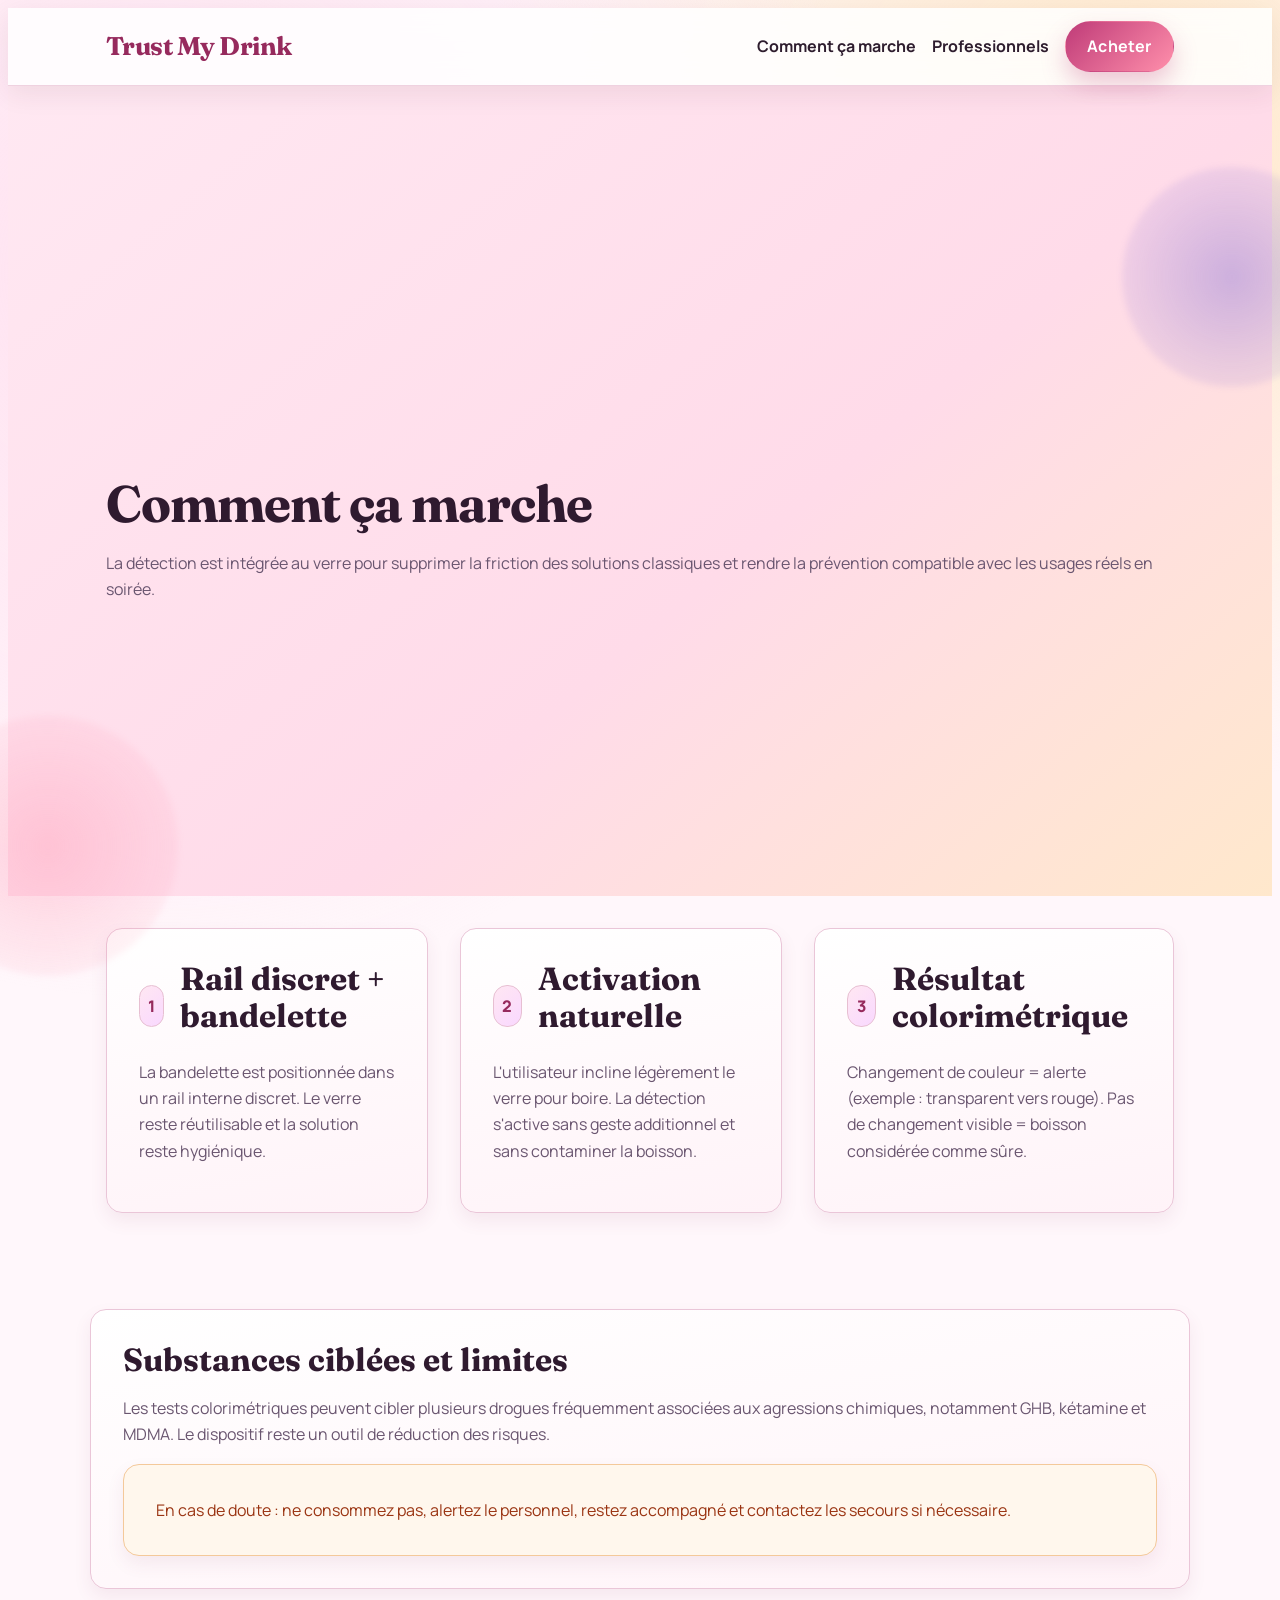
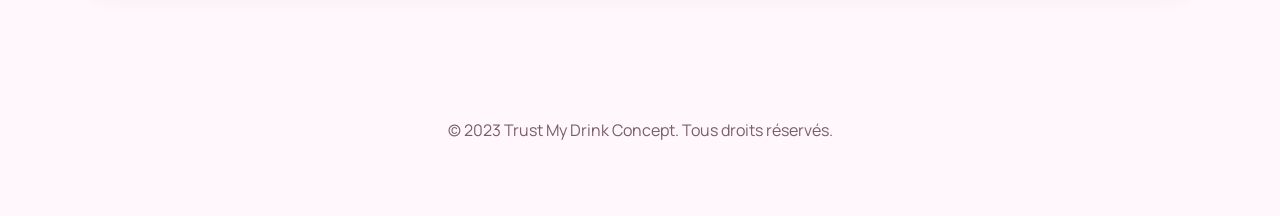
==== commit 3ba2c52d: "correction rapide" ====
--- a/comment-ca-marche.html
+++ b/comment-ca-marche.html
@@ -10,16 +10,16 @@
 <body class="page-professionnels">
     <nav class="navbar">
         <div class="container nav-content">
-            <a href="site.html" class="brand">Trust My Drink</a>
+            <a href="index.html" class="brand">Trust My Drink</a>
             <div class="nav-links">
                 <a href="comment-ca-marche.html" class="nav-link">Comment ça marche</a>
                 <a href="professionnels.html" class="nav-link">Professionnels</a>
-                <a href="packs.html" class="nav-link">Offres produits</a>
-                <a href="site.html#contact" class="nav-link">Contact</a>
+                <a href="packs.html" class="btn btn-primary">Acheter</a>
             </div>
         </div>
     </nav>
-<header class="hero">
+
+    <header class="hero">
         <div class="container">
             <h1>Comment ça marche</h1>
             <p>
@@ -81,4 +81,4 @@
         © 2023 Trust My Drink Concept. Tous droits réservés.
     </footer>
 </body>
-</html>
+</html>
--- a/css/styles.css
+++ b/css/styles.css
@@ -1197,8 +1197,11 @@
         body.page-professionnels .hero{
             position: relative;
             isolation: isolate;
-            padding: var(--spacing-lg) 0 var(--spacing-md);
+            padding: calc(var(--spacing-lg) + 80px) 0 var(--spacing-md);
             background: linear-gradient(140deg, #ffe8f2 0%, #ffdbe9 58%, #ffe8cc 100%);
+            min-height: 90vh;
+            display: flex;
+            align-items: center;
         }
 
         body.page-professionnels .hero::before, body.page-professionnels .hero::after{
@@ -1490,4 +1493,4 @@
 body.page-site .footer-contact-btn { margin-bottom: var(--spacing-md); }
 body.page-site .footer-label { color: #94a3b8; margin-bottom: 0.5rem; }
 body.page-site .footer-meta { margin-top: var(--spacing-lg); font-size: 0.8rem; color: #475569; }
-body.page-packs .price-info-block { margin-top: var(--spacing-md); }+body.page-packs .price-info-block { margin-top: var(--spacing-md); }
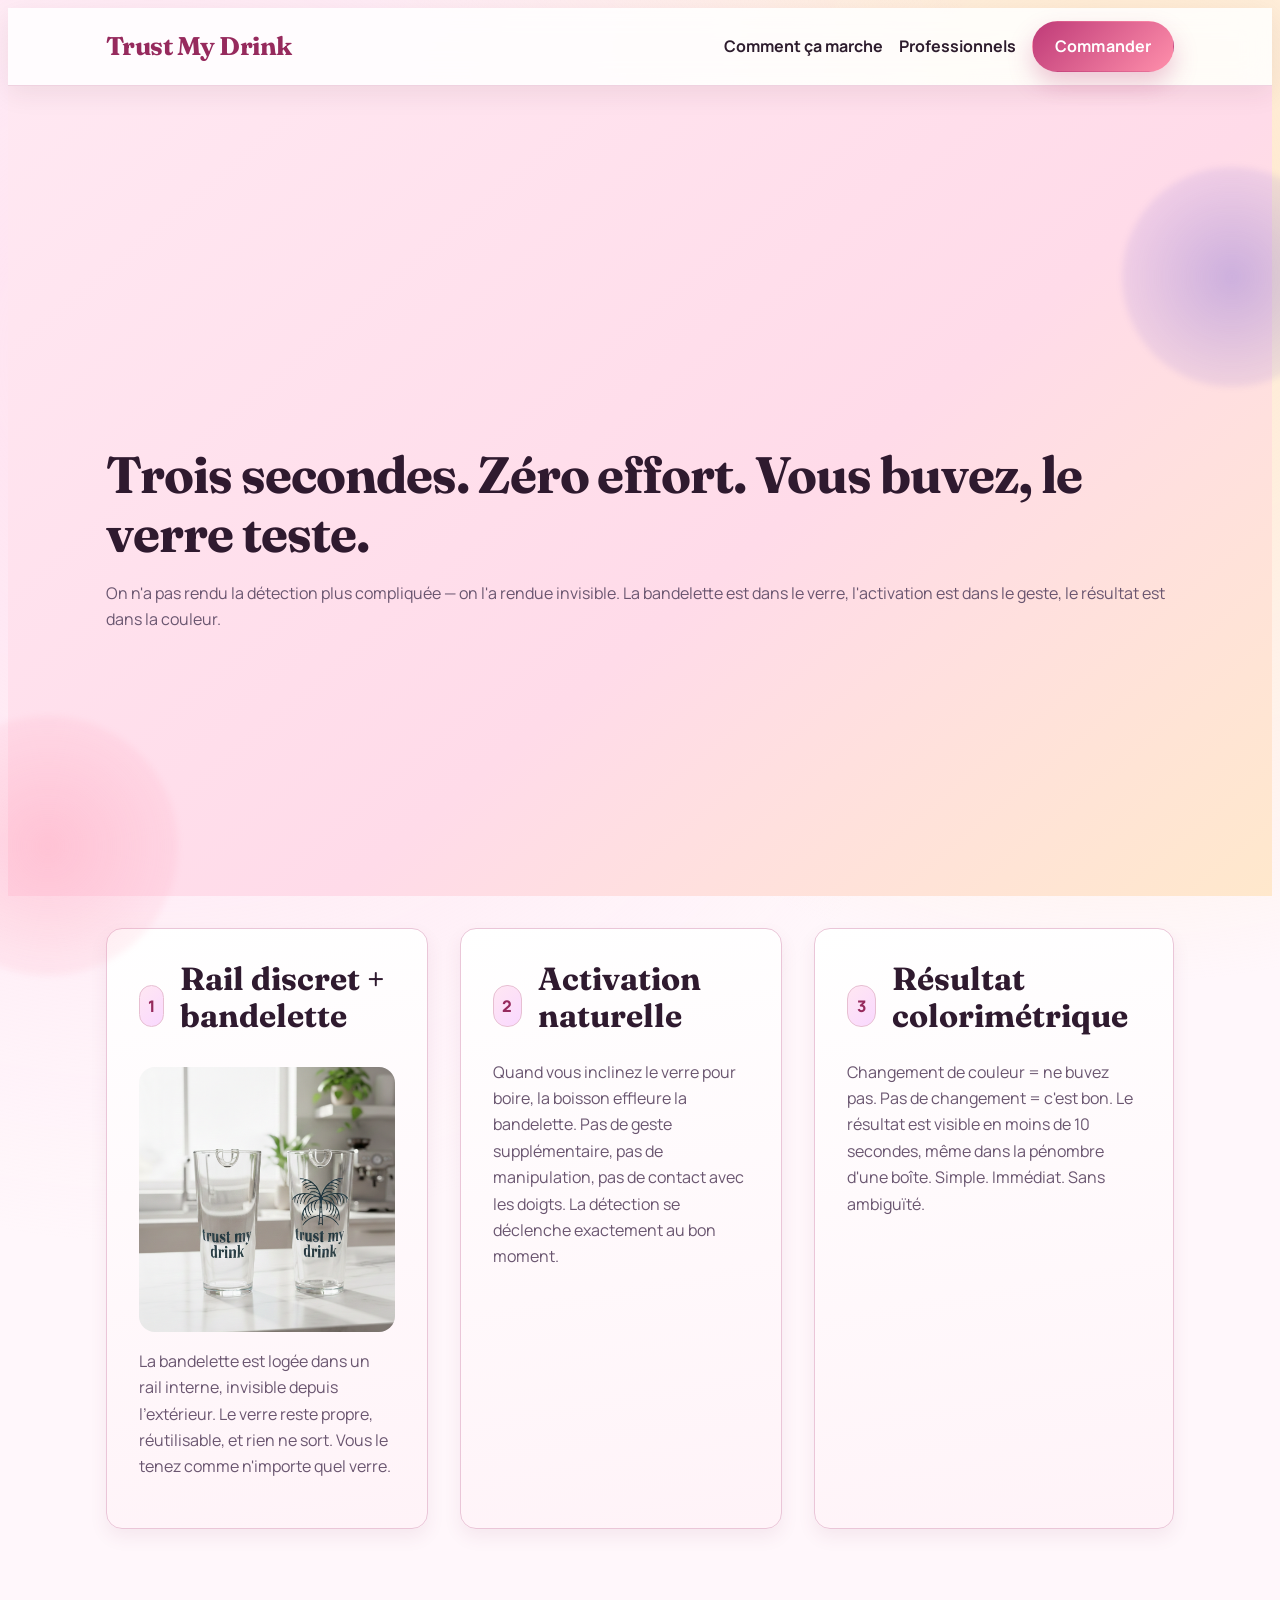
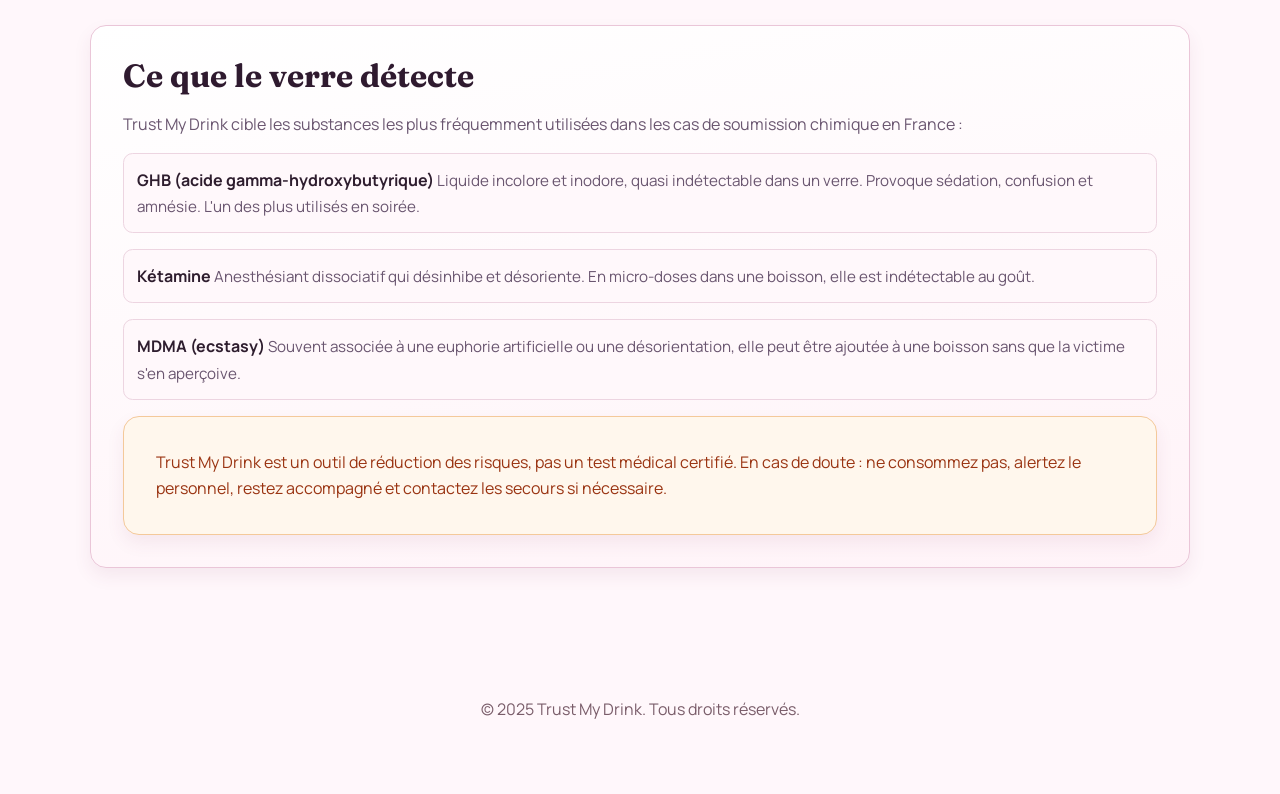
==== commit f2725216: "Refonte complète du site TrustMyDrink avec vrais prix et contenu vendeur - index.html : hero avec ba" ====
--- a/comment-ca-marche.html
+++ b/comment-ca-marche.html
@@ -14,17 +14,17 @@
             <div class="nav-links">
                 <a href="comment-ca-marche.html" class="nav-link">Comment ça marche</a>
                 <a href="professionnels.html" class="nav-link">Professionnels</a>
-                <a href="packs.html" class="btn btn-primary">Acheter</a>
+                <a href="packs.html" class="btn btn-primary">Commander</a>
             </div>
         </div>
     </nav>
 
     <header class="hero">
         <div class="container">
-            <h1>Comment ça marche</h1>
+            <h1>Trois secondes. Zéro effort. Vous buvez, le verre teste.</h1>
             <p>
-                La détection est intégrée au verre pour supprimer la friction des solutions classiques
-                et rendre la prévention compatible avec les usages réels en soirée.
+                On n'a pas rendu la détection plus compliquée — on l'a rendue invisible.
+                La bandelette est dans le verre, l'activation est dans le geste, le résultat est dans la couleur.
             </p>
         </div>
     </header>
@@ -36,9 +36,10 @@
                     <span class="step-badge">1</span>
                     <h2>Rail discret + bandelette</h2>
                 </div>
+                <img src="images/designVerre.png" alt="Verre Trust My Drink avec rail intégré" style="width:100%; max-width:320px; border-radius: var(--radius-md); margin: 1rem 0; display:block;">
                 <p>
-                    La bandelette est positionnée dans un rail interne discret.
-                    Le verre reste réutilisable et la solution reste hygiénique.
+                    La bandelette est logée dans un rail interne, invisible depuis l'extérieur.
+                    Le verre reste propre, réutilisable, et rien ne sort. Vous le tenez comme n'importe quel verre.
                 </p>
             </div>
             <div class="card">
@@ -47,8 +48,9 @@
                     <h2>Activation naturelle</h2>
                 </div>
                 <p>
-                    L'utilisateur incline légèrement le verre pour boire.
-                    La détection s'active sans geste additionnel et sans contaminer la boisson.
+                    Quand vous inclinez le verre pour boire, la boisson effleure la bandelette.
+                    Pas de geste supplémentaire, pas de manipulation, pas de contact avec les doigts.
+                    La détection se déclenche exactement au bon moment.
                 </p>
             </div>
             <div class="card">
@@ -57,8 +59,9 @@
                     <h2>Résultat colorimétrique</h2>
                 </div>
                 <p>
-                    Changement de couleur = alerte (exemple : transparent vers rouge).
-                    Pas de changement visible = boisson considérée comme sûre.
+                    Changement de couleur = ne buvez pas. Pas de changement = c'est bon.
+                    Le résultat est visible en moins de 10 secondes, même dans la pénombre d'une boîte.
+                    Simple. Immédiat. Sans ambiguïté.
                 </p>
             </div>
         </div>
@@ -66,19 +69,33 @@
 
     <section class="section">
         <div class="container card">
-            <h2>Substances ciblées et limites</h2>
+            <h2>Ce que le verre détecte</h2>
             <p>
-                Les tests colorimétriques peuvent cibler plusieurs drogues fréquemment associées aux agressions chimiques,
-                notamment GHB, kétamine et MDMA. Le dispositif reste un outil de réduction des risques.
+                Trust My Drink cible les substances les plus fréquemment utilisées dans les cas de soumission chimique en France :
             </p>
+            <ul class="contact-list">
+                <li class="contact-item">
+                    <strong>GHB (acide gamma-hydroxybutyrique)</strong>
+                    <span>Liquide incolore et inodore, quasi indétectable dans un verre. Provoque sédation, confusion et amnésie. L'un des plus utilisés en soirée.</span>
+                </li>
+                <li class="contact-item">
+                    <strong>Kétamine</strong>
+                    <span>Anesthésiant dissociatif qui désinhibe et désoriente. En micro-doses dans une boisson, elle est indétectable au goût.</span>
+                </li>
+                <li class="contact-item">
+                    <strong>MDMA (ecstasy)</strong>
+                    <span>Souvent associée à une euphorie artificielle ou une désorientation, elle peut être ajoutée à une boisson sans que la victime s'en aperçoive.</span>
+                </li>
+            </ul>
             <div class="note">
+                Trust My Drink est un outil de réduction des risques, pas un test médical certifié.
                 En cas de doute : ne consommez pas, alertez le personnel, restez accompagné et contactez les secours si nécessaire.
             </div>
         </div>
     </section>
 
     <footer>
-        © 2023 Trust My Drink Concept. Tous droits réservés.
+        © 2025 Trust My Drink. Tous droits réservés.
     </footer>
 </body>
-</html>+</html>
--- a/css/styles.css
+++ b/css/styles.css
@@ -1494,3 +1494,218 @@
 body.page-site .footer-label { color: #94a3b8; margin-bottom: 0.5rem; }
 body.page-site .footer-meta { margin-top: var(--spacing-lg); font-size: 0.8rem; color: #475569; }
 body.page-packs .price-info-block { margin-top: var(--spacing-md); }
+
+/* ===== TRUST BAR ===== */
+.trust-bar {
+    background: #1e0a2e;
+    padding: 1.2rem;
+    display: flex;
+    justify-content: center;
+}
+
+.trust-bar-inner {
+    display: flex;
+    justify-content: center;
+    align-items: center;
+    flex-wrap: wrap;
+    gap: 1rem 3rem;
+}
+
+.trust-item {
+    display: flex;
+    flex-direction: column;
+    align-items: center;
+    gap: 0.15rem;
+}
+
+.trust-number {
+    font-size: 1.6rem;
+    font-weight: 800;
+    color: var(--color-accent);
+}
+
+.trust-label {
+    font-size: 0.75rem;
+    color: rgba(255, 255, 255, 0.55);
+    text-transform: uppercase;
+    letter-spacing: 0.1em;
+}
+
+.trust-sep {
+    width: 1px;
+    height: 36px;
+    background: rgba(255, 255, 255, 0.15);
+}
+
+/* ===== CONTEXTS SECTION ===== */
+.contexts-section {
+    background: var(--color-bg);
+    padding: 4rem 0;
+}
+
+.contexts-grid {
+    display: grid;
+    grid-template-columns: repeat(2, 1fr);
+    gap: 2rem;
+}
+
+.context-card {
+    border-radius: var(--radius-lg);
+    overflow: hidden;
+    border: 1px solid var(--color-border);
+    box-shadow: var(--shadow-md);
+    background: white;
+    transition: transform 0.25s ease, box-shadow 0.25s ease;
+}
+
+.context-card:hover {
+    transform: translateY(-4px);
+    box-shadow: var(--shadow-lg);
+}
+
+.context-img {
+    width: 100%;
+    height: 280px;
+    object-fit: cover;
+    display: block;
+}
+
+.context-label {
+    padding: 1.5rem;
+}
+
+/* ===== SAFE PLACE SECTION ===== */
+.safe-place-section {
+    background: linear-gradient(135deg, #1a0a2a 0%, #2a1a3a 100%);
+    color: white;
+    padding: 5rem 0;
+}
+
+.safe-place-inner {
+    display: grid;
+    grid-template-columns: 1fr 1fr;
+    gap: 4rem;
+    align-items: center;
+}
+
+.safe-place-section h2 {
+    color: white;
+    text-align: left;
+}
+
+.safe-place-section p {
+    color: rgba(255, 255, 255, 0.72);
+}
+
+.safe-place-img {
+    border-radius: var(--radius-lg);
+    width: 100%;
+    max-width: 440px;
+    box-shadow: var(--shadow-lg);
+}
+
+/* ===== STRIPS SECTION ===== */
+.strips-section {
+    background: #fffafc;
+    padding: 4rem 0;
+}
+
+.strips-grid {
+    display: grid;
+    grid-template-columns: repeat(3, 1fr);
+    gap: 1.5rem;
+    max-width: 860px;
+    margin: 0 auto;
+}
+
+.strip-card {
+    background: white;
+    border: 1px solid var(--color-border);
+    border-radius: var(--radius-md);
+    padding: 2rem;
+    text-align: center;
+    box-shadow: var(--shadow-sm);
+    transition: transform 0.25s ease, box-shadow 0.25s ease;
+}
+
+.strip-card:hover {
+    transform: translateY(-4px);
+    box-shadow: var(--shadow-md);
+}
+
+.strip-popular {
+    border-color: var(--color-primary);
+    box-shadow: 0 0 0 2px var(--color-primary-soft);
+}
+
+.strip-tag {
+    display: inline-block;
+    font-size: 0.7rem;
+    padding: 2px 10px;
+    background: var(--color-primary);
+    color: white;
+    border-radius: 9999px;
+    margin-left: 8px;
+    vertical-align: middle;
+}
+
+.strip-price {
+    font-size: 2rem;
+    font-weight: 800;
+    color: var(--color-primary-strong);
+    display: block;
+    margin: 0.75rem 0 0.25rem;
+}
+
+.strip-unit {
+    font-size: 0.85rem;
+    color: var(--color-ink-muted);
+    display: block;
+    margin-bottom: 1.25rem;
+}
+
+.strip-add-btn {
+    width: 100%;
+    justify-content: center;
+}
+
+/* ===== RESPONSIVE — new sections ===== */
+@media (max-width: 900px) {
+    .contexts-grid {
+        grid-template-columns: 1fr;
+    }
+
+    .safe-place-inner {
+        grid-template-columns: 1fr;
+        gap: 2rem;
+    }
+
+    .safe-place-section h2 {
+        text-align: center;
+    }
+
+    .safe-place-img {
+        max-width: 100%;
+    }
+}
+
+@media (max-width: 700px) {
+    .strips-grid {
+        grid-template-columns: 1fr;
+    }
+
+    .trust-sep {
+        display: none;
+    }
+
+    .trust-bar-inner {
+        gap: 0.75rem 1.5rem;
+    }
+}
+
+@media (max-width: 600px) {
+    body.page-professionnels .hero .container,
+    body.page-professionnels header.hero .container {
+        grid-template-columns: 1fr !important;
+    }
+}
